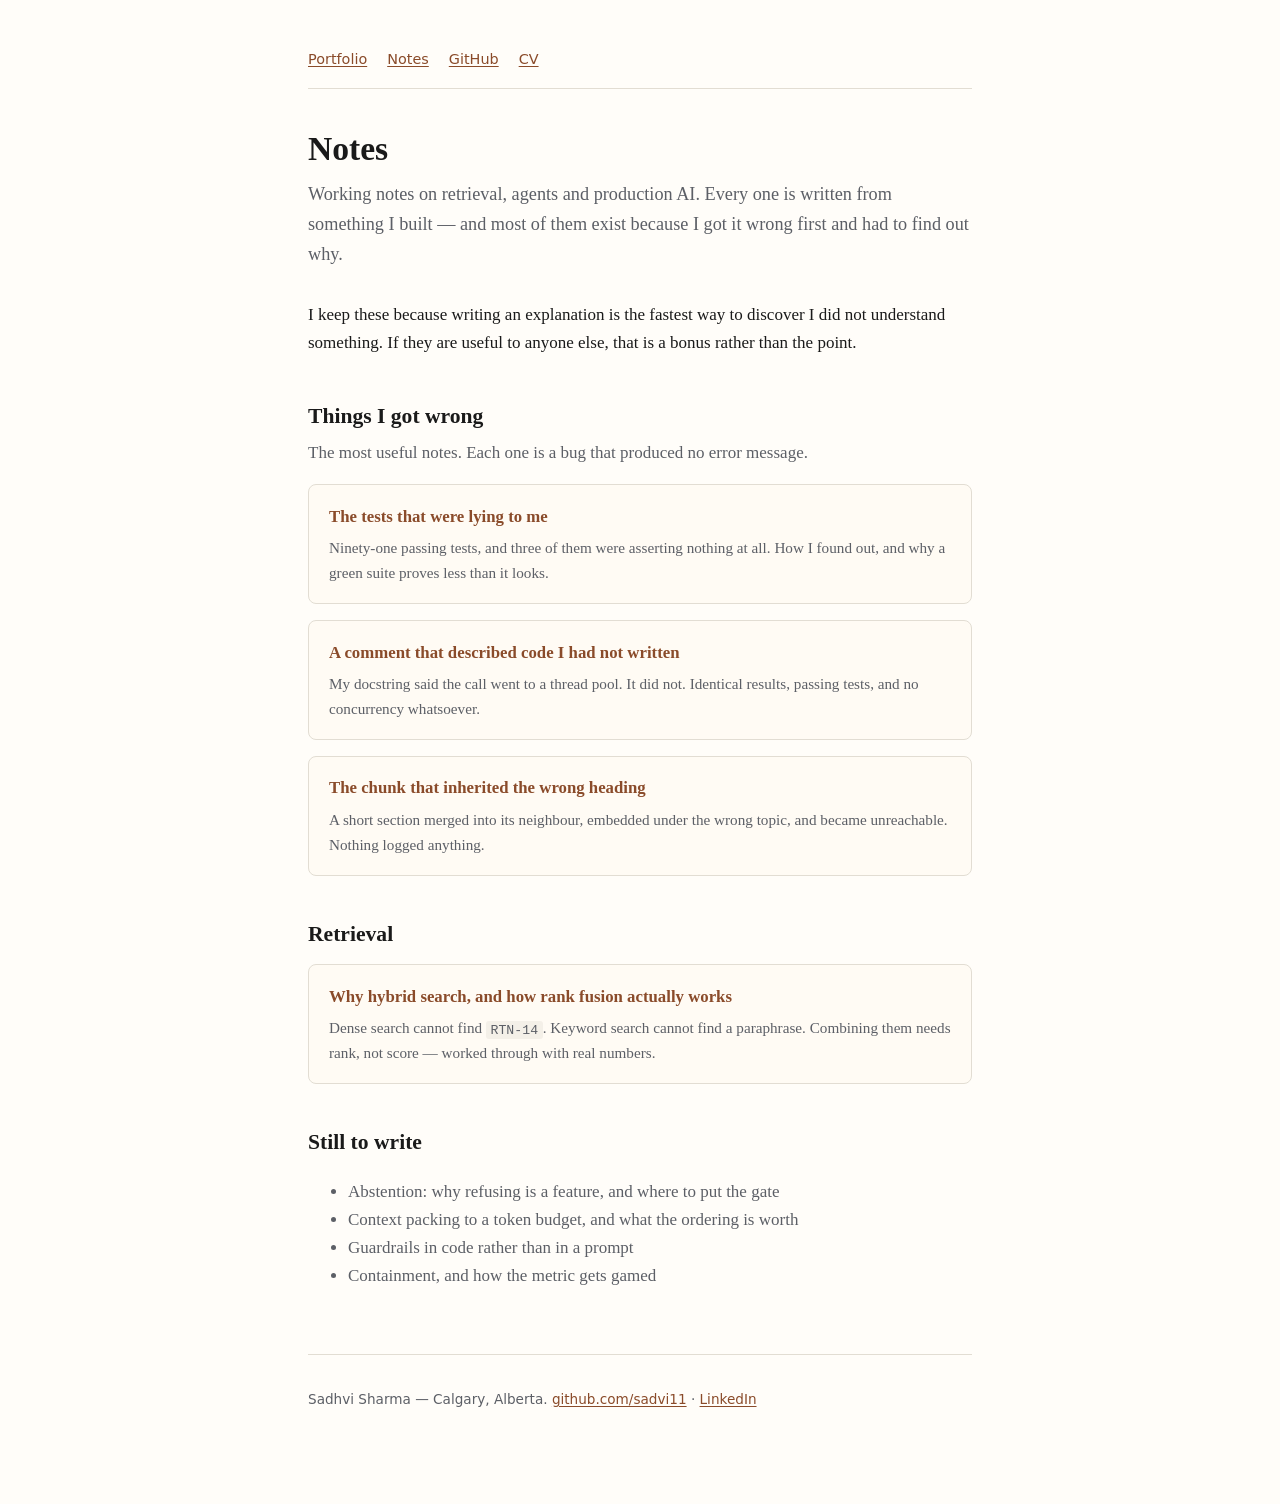
==== learn/index.html @ 9808837d "Add a notes section: four write-ups on things I got wrong Four articles under /learn/, all written f" ====
<!doctype html>
<html lang="en">
<head>
<meta charset="utf-8">
<meta name="viewport" content="width=device-width, initial-scale=1">
<title>Notes — Sadhvi Sharma</title>
<meta name="description" content="Working notes on retrieval, agents and production AI — written from things I built and things I got wrong.">
<link rel="stylesheet" href="style.css">
</head>
<body>
<div class="wrap">

  <header class="site">
    <nav>
      <a href="/">Portfolio</a>
      <a href="/learn/">Notes</a>
      <a href="https://github.com/sadvi11">GitHub</a>
      <a href="/cv.pdf">CV</a>
    </nav>
  </header>

  <h1>Notes</h1>
  <p class="lede">Working notes on retrieval, agents and production AI. Every one
  is written from something I built — and most of them exist because I got it
  wrong first and had to find out why.</p>

  <p>I keep these because writing an explanation is the fastest way to discover
  I did not understand something. If they are useful to anyone else, that is a
  bonus rather than the point.</p>

  <h2>Things I got wrong</h2>
  <p style="color:var(--muted); margin-top:-.4rem;">The most useful notes. Each
  one is a bug that produced no error message.</p>

  <a class="card" href="tests-that-were-lying.html">
    <h3>The tests that were lying to me</h3>
    <p>Ninety-one passing tests, and three of them were asserting nothing at
    all. How I found out, and why a green suite proves less than it looks.</p>
  </a>

  <a class="card" href="a-comment-that-described-code-i-had-not-written.html">
    <h3>A comment that described code I had not written</h3>
    <p>My docstring said the call went to a thread pool. It did not. Identical
    results, passing tests, and no concurrency whatsoever.</p>
  </a>

  <a class="card" href="the-chunk-that-inherited-the-wrong-heading.html">
    <h3>The chunk that inherited the wrong heading</h3>
    <p>A short section merged into its neighbour, embedded under the wrong
    topic, and became unreachable. Nothing logged anything.</p>
  </a>

  <h2>Retrieval</h2>

  <a class="card" href="why-hybrid-search.html">
    <h3>Why hybrid search, and how rank fusion actually works</h3>
    <p>Dense search cannot find <code>RTN-14</code>. Keyword search cannot find
    a paraphrase. Combining them needs rank, not score — worked through with
    real numbers.</p>
  </a>

  <h2>Still to write</h2>
  <ul style="color:var(--muted);">
    <li>Abstention: why refusing is a feature, and where to put the gate</li>
    <li>Context packing to a token budget, and what the ordering is worth</li>
    <li>Guardrails in code rather than in a prompt</li>
    <li>Containment, and how the metric gets gamed</li>
  </ul>

  <footer>
    <p>Sadhvi Sharma — Calgary, Alberta.
    <a href="https://github.com/sadvi11">github.com/sadvi11</a> ·
    <a href="https://www.linkedin.com/in/sadhvi-sharma-5789a6249">LinkedIn</a></p>
  </footer>

</div>
</body>
</html>
---- learn/style.css ----
/* Learn section — deliberately plain. Reading is the feature. */
:root {
  --bg: #fffdf9; --fg: #1a1a1a; --muted: #5c5f66; --rule: #e2ddd3;
  --accent: #8a4b2a; --code-bg: #f4f0e8; --card: #fffbf4;
}
@media (prefers-color-scheme: dark) {
  :root:not([data-theme="light"]) {
    --bg: #14151a; --fg: #e8e6e1; --muted: #9aa0a8; --rule: #2b2d34;
    --accent: #e0996a; --code-bg: #1d1f26; --card: #191b21;
  }
}
:root[data-theme="dark"] {
  --bg: #14151a; --fg: #e8e6e1; --muted: #9aa0a8; --rule: #2b2d34;
  --accent: #e0996a; --code-bg: #1d1f26; --card: #191b21;
}
* { box-sizing: border-box; }
body {
  margin: 0; background: var(--bg); color: var(--fg);
  font: 17px/1.65 Charter, "Bitstream Charter", "Iowan Old Style", Georgia, serif;
  -webkit-font-smoothing: antialiased;
}
.wrap { max-width: 44rem; margin: 0 auto; padding: 3rem 1.25rem 5rem; }
a { color: var(--accent); text-underline-offset: 2px; }
a:hover { text-decoration-thickness: 2px; }
header.site { border-bottom: 1px solid var(--rule); padding-bottom: 1rem; margin-bottom: 2.5rem; }
header.site nav { display: flex; gap: 1.25rem; font-size: .9rem; font-family: system-ui, sans-serif; }
h1 { font-size: 2.1rem; line-height: 1.2; text-wrap: balance; margin: 0 0 .6rem; }
h2 { font-size: 1.35rem; margin: 2.6rem 0 .7rem; text-wrap: balance; }
h3 { font-size: 1.08rem; margin: 1.8rem 0 .5rem; }
.lede { font-size: 1.14rem; color: var(--muted); margin: 0 0 2rem; }
.meta { font-family: system-ui, sans-serif; font-size: .82rem; color: var(--muted); margin: 0 0 2rem; }
code { background: var(--code-bg); padding: .12em .35em; border-radius: 3px;
       font: .87em/1.5 ui-monospace, SFMono-Regular, Menlo, monospace; }
pre { background: var(--code-bg); padding: 1rem 1.1rem; border-radius: 6px;
      overflow-x: auto; border: 1px solid var(--rule); }
pre code { background: none; padding: 0; font-size: .84rem; }
blockquote { margin: 1.5rem 0; padding: .2rem 0 .2rem 1.2rem;
             border-left: 3px solid var(--accent); color: var(--muted); font-style: italic; }
table { border-collapse: collapse; width: 100%; margin: 1.5rem 0; font-size: .94rem;
        font-family: system-ui, sans-serif; display: block; overflow-x: auto; }
th, td { text-align: left; padding: .55rem .7rem; border-bottom: 1px solid var(--rule); }
th { font-weight: 600; }
img { max-width: 100%; height: auto; border-radius: 6px; border: 1px solid var(--rule); }
.card { display: block; border: 1px solid var(--rule); background: var(--card);
        border-radius: 8px; padding: 1.1rem 1.25rem; margin: 0 0 1rem;
        text-decoration: none; color: inherit; }
.card:hover { border-color: var(--accent); }
.card h3 { margin: 0 0 .3rem; font-size: 1.05rem; color: var(--accent); }
.card p { margin: 0; color: var(--muted); font-size: .95rem; }
.tag { display: inline-block; font-family: system-ui, sans-serif; font-size: .72rem;
       text-transform: uppercase; letter-spacing: .06em; color: var(--muted);
       border: 1px solid var(--rule); border-radius: 99px; padding: .1rem .55rem;
       margin: 0 0 .8rem; }
footer { border-top: 1px solid var(--rule); margin-top: 4rem; padding-top: 1.2rem;
         font-family: system-ui, sans-serif; font-size: .85rem; color: var(--muted); }
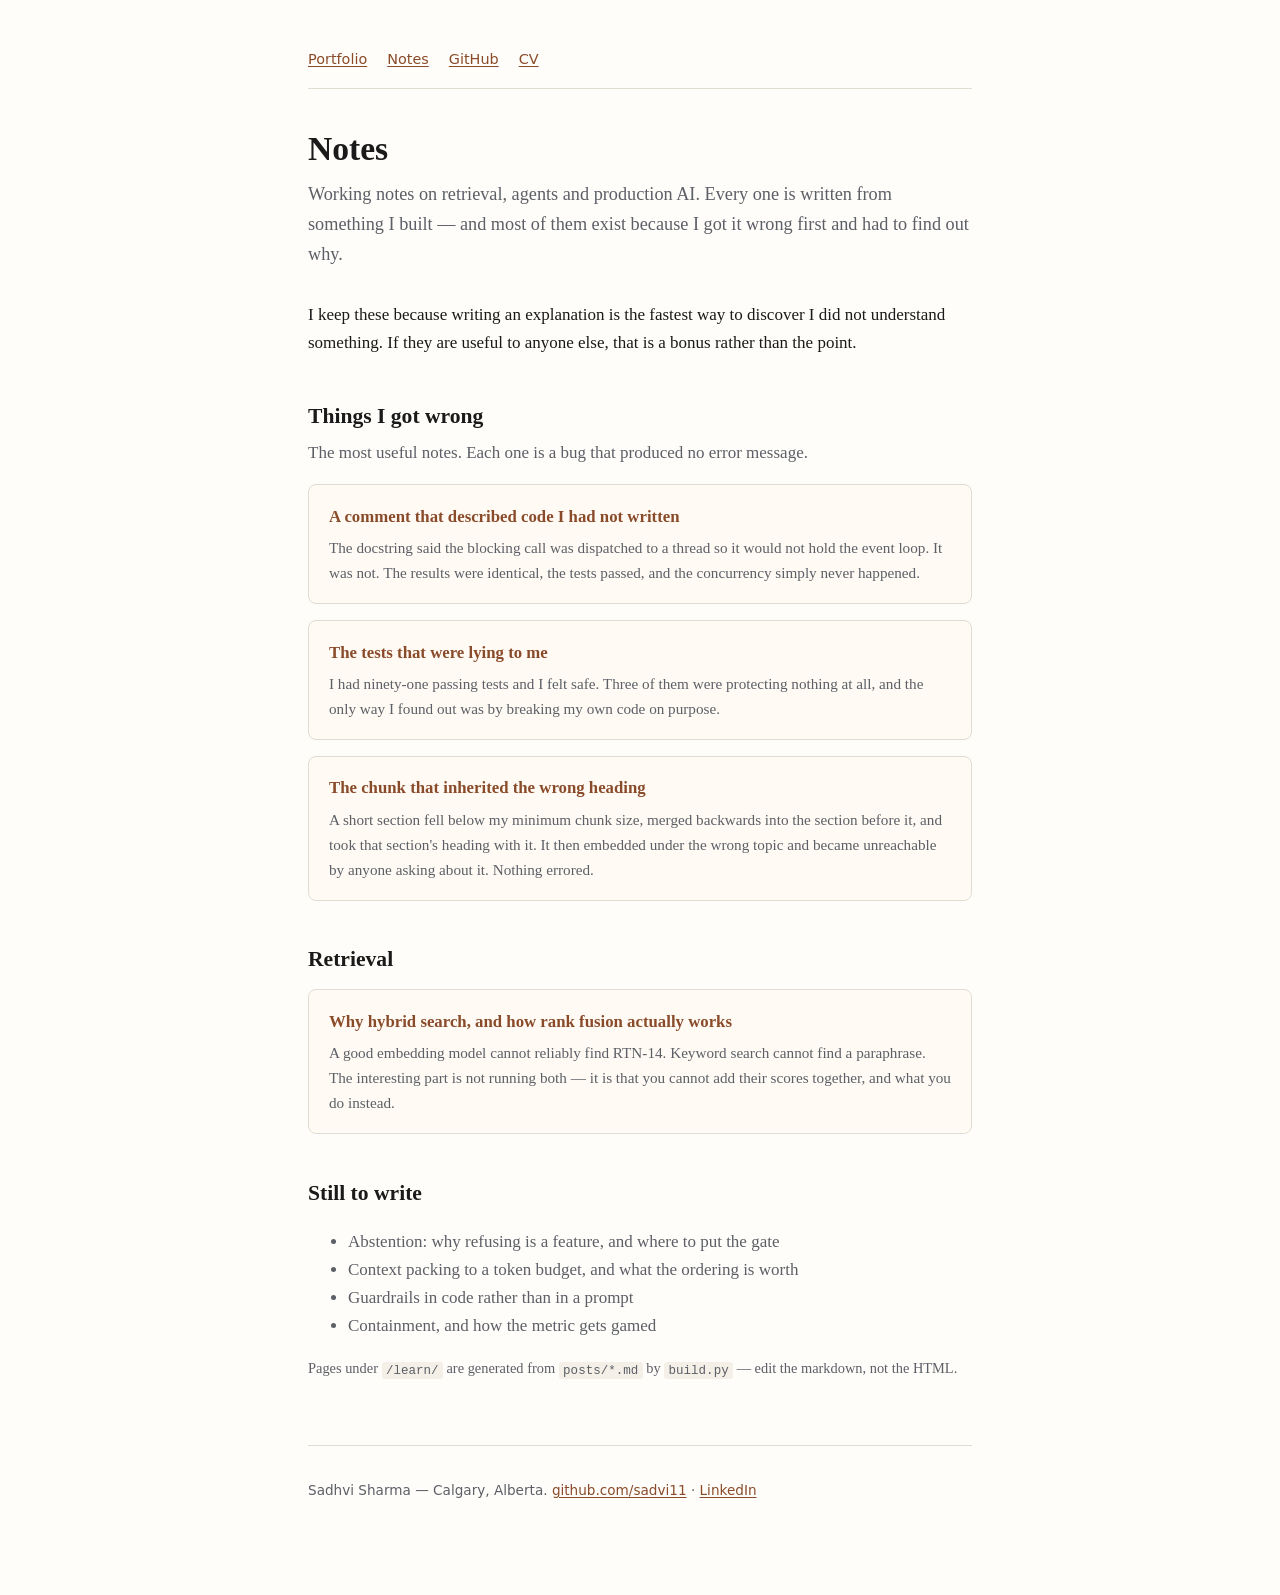
==== commit 146a16f6: "Generate the notes section from markdown instead of hand-written HTML Four articles converted to pos" ====
--- a/learn/index.html
+++ b/learn/index.html
@@ -28,36 +28,31 @@
   I did not understand something. If they are useful to anyone else, that is a
   bonus rather than the point.</p>
 
+  <!-- POSTS -->
   <h2>Things I got wrong</h2>
-  <p style="color:var(--muted); margin-top:-.4rem;">The most useful notes. Each
-  one is a bug that produced no error message.</p>
+  <p style="color:var(--muted); margin-top:-.4rem;">The most useful notes. Each one is a bug that produced no error message.</p>
+
+  <a class="card" href="a-comment-that-described-code-i-had-not-written.html">
+    <h3>A comment that described code I had not written</h3>
+    <p>The docstring said the blocking call was dispatched to a thread so it would not hold the event loop. It was not. The results were identical, the tests passed, and the concurrency simply never happened.</p>
+  </a>
 
   <a class="card" href="tests-that-were-lying.html">
     <h3>The tests that were lying to me</h3>
-    <p>Ninety-one passing tests, and three of them were asserting nothing at
-    all. How I found out, and why a green suite proves less than it looks.</p>
-  </a>
-
-  <a class="card" href="a-comment-that-described-code-i-had-not-written.html">
-    <h3>A comment that described code I had not written</h3>
-    <p>My docstring said the call went to a thread pool. It did not. Identical
-    results, passing tests, and no concurrency whatsoever.</p>
+    <p>I had ninety-one passing tests and I felt safe. Three of them were protecting nothing at all, and the only way I found out was by breaking my own code on purpose.</p>
   </a>
 
   <a class="card" href="the-chunk-that-inherited-the-wrong-heading.html">
     <h3>The chunk that inherited the wrong heading</h3>
-    <p>A short section merged into its neighbour, embedded under the wrong
-    topic, and became unreachable. Nothing logged anything.</p>
+    <p>A short section fell below my minimum chunk size, merged backwards into the section before it, and took that section's heading with it. It then embedded under the wrong topic and became unreachable by anyone asking about it. Nothing errored.</p>
   </a>
-
   <h2>Retrieval</h2>
 
   <a class="card" href="why-hybrid-search.html">
     <h3>Why hybrid search, and how rank fusion actually works</h3>
-    <p>Dense search cannot find <code>RTN-14</code>. Keyword search cannot find
-    a paraphrase. Combining them needs rank, not score — worked through with
-    real numbers.</p>
+    <p>A good embedding model cannot reliably find RTN-14. Keyword search cannot find a paraphrase. The interesting part is not running both — it is that you cannot add their scores together, and what you do instead.</p>
   </a>
+  <!-- /POSTS -->
 
   <h2>Still to write</h2>
   <ul style="color:var(--muted);">
@@ -66,6 +61,9 @@
     <li>Guardrails in code rather than in a prompt</li>
     <li>Containment, and how the metric gets gamed</li>
   </ul>
+  <p style="color:var(--muted); font-size:.9rem;">Pages under
+  <code>/learn/</code> are generated from <code>posts/*.md</code> by
+  <code>build.py</code> — edit the markdown, not the HTML.</p>
 
   <footer>
     <p>Sadhvi Sharma — Calgary, Alberta.
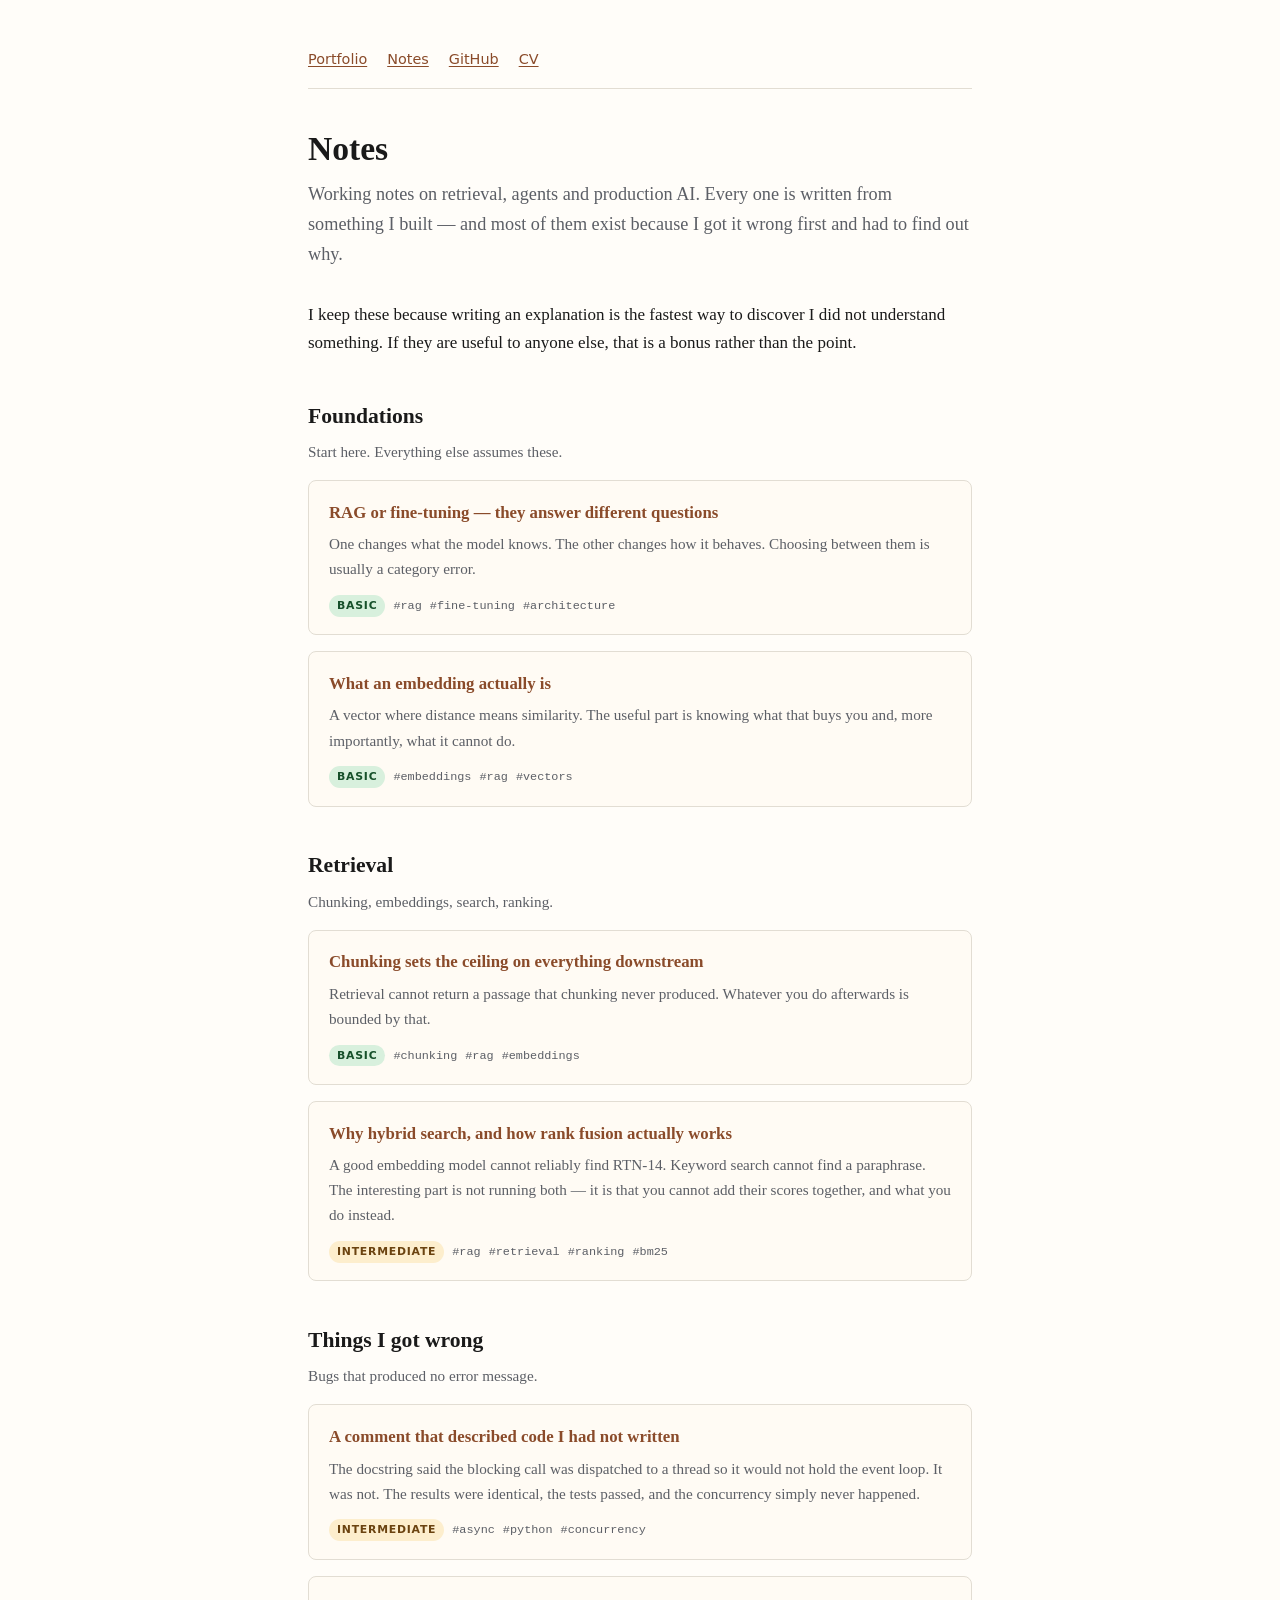
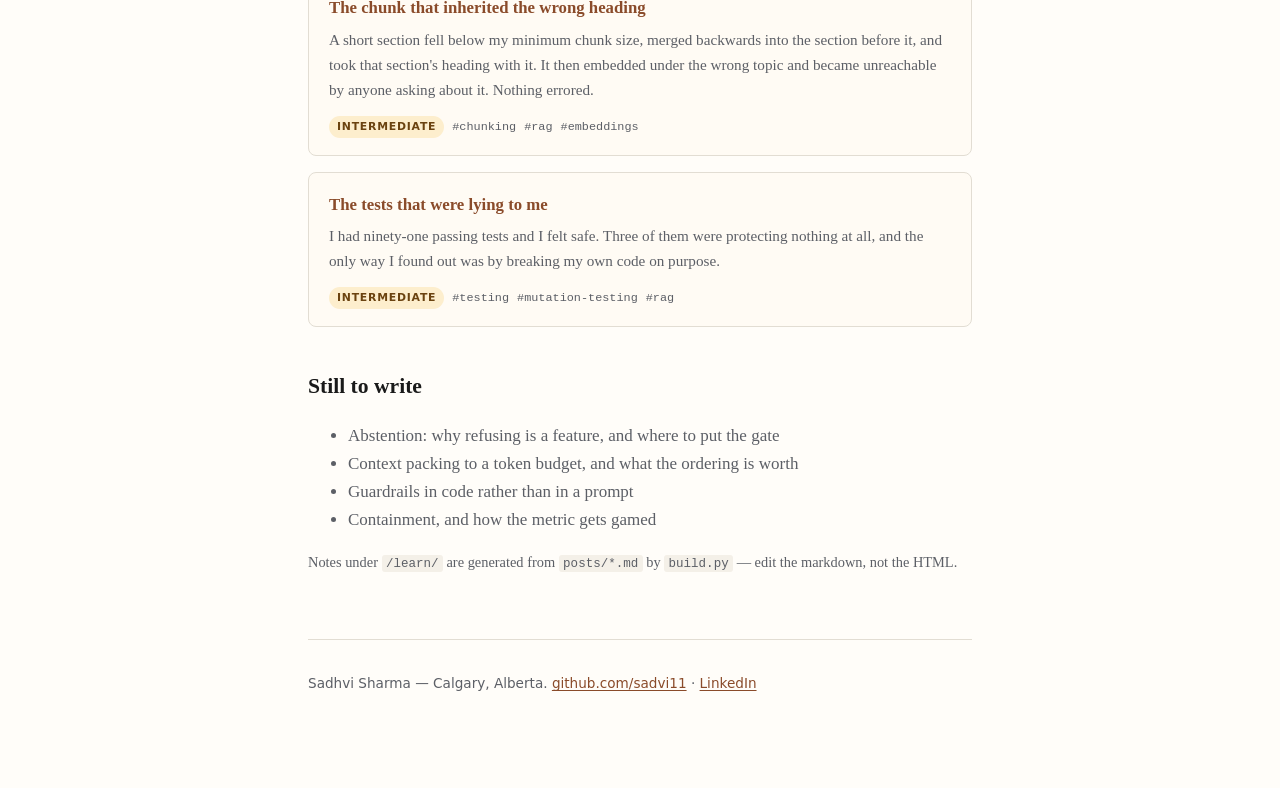
==== commit 1fdaa8cf: "Turn the notes into a reference: topics, levels, prerequisites, contents Rebuilt around re-reading r" ====
--- a/learn/index.html
+++ b/learn/index.html
@@ -29,28 +29,53 @@
   bonus rather than the point.</p>
 
   <!-- POSTS -->
+  <h2>Foundations</h2>
+  <p class="topic-blurb">Start here. Everything else assumes these.</p>
+
+  <a class="card" href="rag-versus-fine-tuning.html">
+    <h3>RAG or fine-tuning — they answer different questions</h3>
+    <p>One changes what the model knows. The other changes how it behaves. Choosing between them is usually a category error.</p>
+    <p class="cardmeta"><span class="lvl lvl-basic">basic</span><span class="tg">#rag</span><span class="tg">#fine-tuning</span><span class="tg">#architecture</span></p>
+  </a>
+
+  <a class="card" href="what-is-an-embedding.html">
+    <h3>What an embedding actually is</h3>
+    <p>A vector where distance means similarity. The useful part is knowing what that buys you and, more importantly, what it cannot do.</p>
+    <p class="cardmeta"><span class="lvl lvl-basic">basic</span><span class="tg">#embeddings</span><span class="tg">#rag</span><span class="tg">#vectors</span></p>
+  </a>
+  <h2>Retrieval</h2>
+  <p class="topic-blurb">Chunking, embeddings, search, ranking.</p>
+
+  <a class="card" href="chunking-sets-the-ceiling.html">
+    <h3>Chunking sets the ceiling on everything downstream</h3>
+    <p>Retrieval cannot return a passage that chunking never produced. Whatever you do afterwards is bounded by that.</p>
+    <p class="cardmeta"><span class="lvl lvl-basic">basic</span><span class="tg">#chunking</span><span class="tg">#rag</span><span class="tg">#embeddings</span></p>
+  </a>
+
+  <a class="card" href="why-hybrid-search.html">
+    <h3>Why hybrid search, and how rank fusion actually works</h3>
+    <p>A good embedding model cannot reliably find RTN-14. Keyword search cannot find a paraphrase. The interesting part is not running both — it is that you cannot add their scores together, and what you do instead.</p>
+    <p class="cardmeta"><span class="lvl lvl-intermediate">intermediate</span><span class="tg">#rag</span><span class="tg">#retrieval</span><span class="tg">#ranking</span><span class="tg">#bm25</span></p>
+  </a>
   <h2>Things I got wrong</h2>
-  <p style="color:var(--muted); margin-top:-.4rem;">The most useful notes. Each one is a bug that produced no error message.</p>
+  <p class="topic-blurb">Bugs that produced no error message.</p>
 
   <a class="card" href="a-comment-that-described-code-i-had-not-written.html">
     <h3>A comment that described code I had not written</h3>
     <p>The docstring said the blocking call was dispatched to a thread so it would not hold the event loop. It was not. The results were identical, the tests passed, and the concurrency simply never happened.</p>
+    <p class="cardmeta"><span class="lvl lvl-intermediate">intermediate</span><span class="tg">#async</span><span class="tg">#python</span><span class="tg">#concurrency</span></p>
+  </a>
+
+  <a class="card" href="the-chunk-that-inherited-the-wrong-heading.html">
+    <h3>The chunk that inherited the wrong heading</h3>
+    <p>A short section fell below my minimum chunk size, merged backwards into the section before it, and took that section's heading with it. It then embedded under the wrong topic and became unreachable by anyone asking about it. Nothing errored.</p>
+    <p class="cardmeta"><span class="lvl lvl-intermediate">intermediate</span><span class="tg">#chunking</span><span class="tg">#rag</span><span class="tg">#embeddings</span></p>
   </a>
 
   <a class="card" href="tests-that-were-lying.html">
     <h3>The tests that were lying to me</h3>
     <p>I had ninety-one passing tests and I felt safe. Three of them were protecting nothing at all, and the only way I found out was by breaking my own code on purpose.</p>
-  </a>
-
-  <a class="card" href="the-chunk-that-inherited-the-wrong-heading.html">
-    <h3>The chunk that inherited the wrong heading</h3>
-    <p>A short section fell below my minimum chunk size, merged backwards into the section before it, and took that section's heading with it. It then embedded under the wrong topic and became unreachable by anyone asking about it. Nothing errored.</p>
-  </a>
-  <h2>Retrieval</h2>
-
-  <a class="card" href="why-hybrid-search.html">
-    <h3>Why hybrid search, and how rank fusion actually works</h3>
-    <p>A good embedding model cannot reliably find RTN-14. Keyword search cannot find a paraphrase. The interesting part is not running both — it is that you cannot add their scores together, and what you do instead.</p>
+    <p class="cardmeta"><span class="lvl lvl-intermediate">intermediate</span><span class="tg">#testing</span><span class="tg">#mutation-testing</span><span class="tg">#rag</span></p>
   </a>
   <!-- /POSTS -->
 
@@ -61,7 +86,7 @@
     <li>Guardrails in code rather than in a prompt</li>
     <li>Containment, and how the metric gets gamed</li>
   </ul>
-  <p style="color:var(--muted); font-size:.9rem;">Pages under
+  <p style="color:var(--muted); font-size:.9rem;">Notes under
   <code>/learn/</code> are generated from <code>posts/*.md</code> by
   <code>build.py</code> — edit the markdown, not the HTML.</p>
 
--- a/learn/style.css
+++ b/learn/style.css
@@ -53,3 +53,34 @@
        margin: 0 0 .8rem; }
 footer { border-top: 1px solid var(--rule); margin-top: 4rem; padding-top: 1.2rem;
          font-family: system-ui, sans-serif; font-size: .85rem; color: var(--muted); }
+
+/* --- reference additions --- */
+.crumb { font-family: system-ui, sans-serif; font-size: .82rem; color: var(--muted); margin: 0 0 .6rem; }
+.crumb a { color: var(--muted); }
+.lvl { display: inline-block; font-family: system-ui, sans-serif; font-size: .68rem;
+       text-transform: uppercase; letter-spacing: .07em; padding: .12rem .5rem;
+       border-radius: 99px; margin-right: .5rem; font-weight: 600; }
+.lvl-basic        { background: #d8f0dd; color: #16502a; }
+.lvl-intermediate { background: #fdeecd; color: #6b4310; }
+.lvl-advanced     { background: #f6dcd8; color: #6d2018; }
+@media (prefers-color-scheme: dark) {
+  :root:not([data-theme="light"]) .lvl-basic        { background: #1c3a26; color: #a8e0ba; }
+  :root:not([data-theme="light"]) .lvl-intermediate { background: #3d2f14; color: #f0cf94; }
+  :root:not([data-theme="light"]) .lvl-advanced     { background: #3d1f1c; color: #f0b4ab; }
+}
+.tg { font-family: ui-monospace, Menlo, monospace; font-size: .74rem;
+      color: var(--muted); margin-right: .5rem; }
+.toc { border: 1px solid var(--rule); background: var(--card); border-radius: 8px;
+       padding: 1rem 1.2rem .9rem; margin: 0 0 2.2rem; }
+.toc p { font-family: system-ui, sans-serif; font-size: .74rem; text-transform: uppercase;
+         letter-spacing: .07em; color: var(--muted); margin: 0 0 .5rem; }
+.toc ol { margin: 0; padding-left: 1.1rem; font-family: system-ui, sans-serif; font-size: .93rem; }
+.toc li { margin-bottom: .25rem; }
+.prereq { font-family: system-ui, sans-serif; font-size: .92rem; background: var(--card);
+          border-left: 3px solid var(--accent); padding: .7rem .9rem; border-radius: 0 6px 6px 0;
+          margin: 0 0 1.6rem; }
+.anchor { opacity: 0; margin-left: .4rem; text-decoration: none; color: var(--muted);
+          font-weight: 400; }
+h2:hover .anchor { opacity: 1; }
+.cardmeta { margin: .6rem 0 0 !important; }
+.topic-blurb { color: var(--muted); font-size: .95rem; margin: -.4rem 0 1rem; }
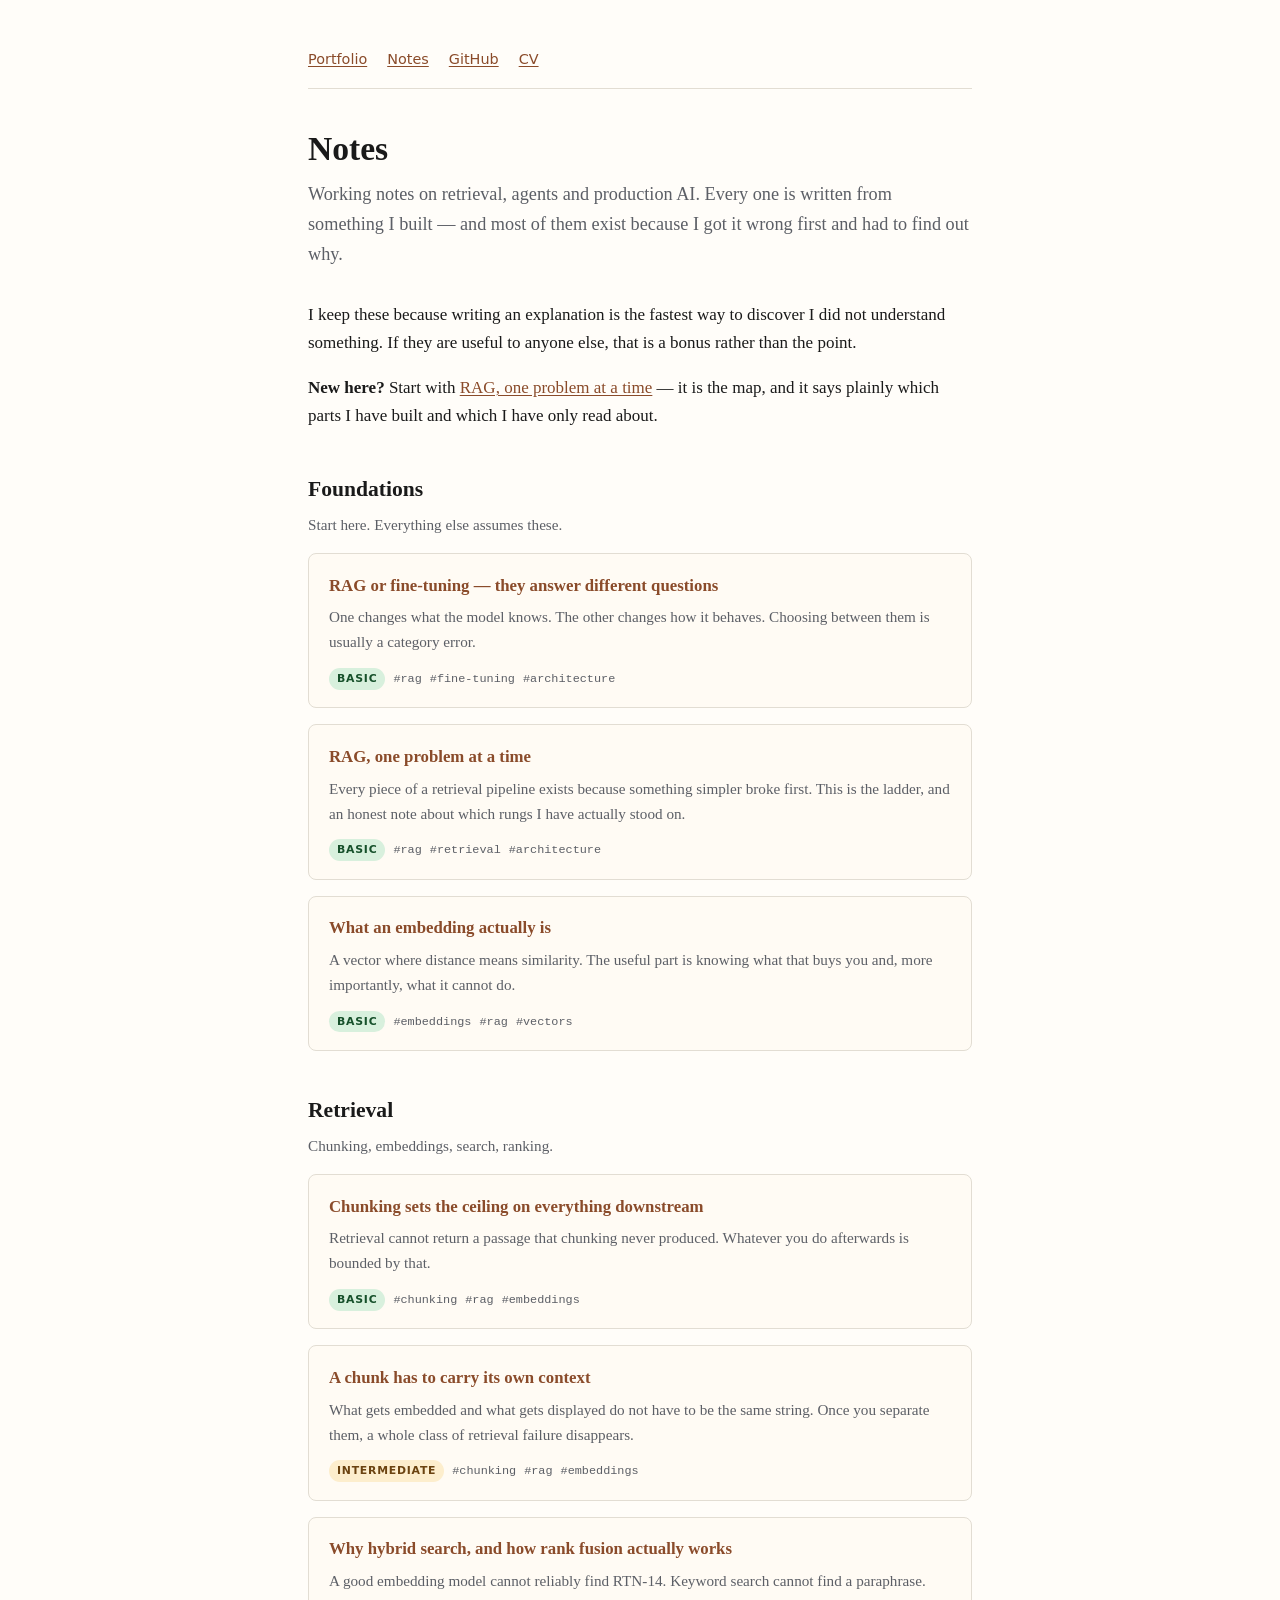
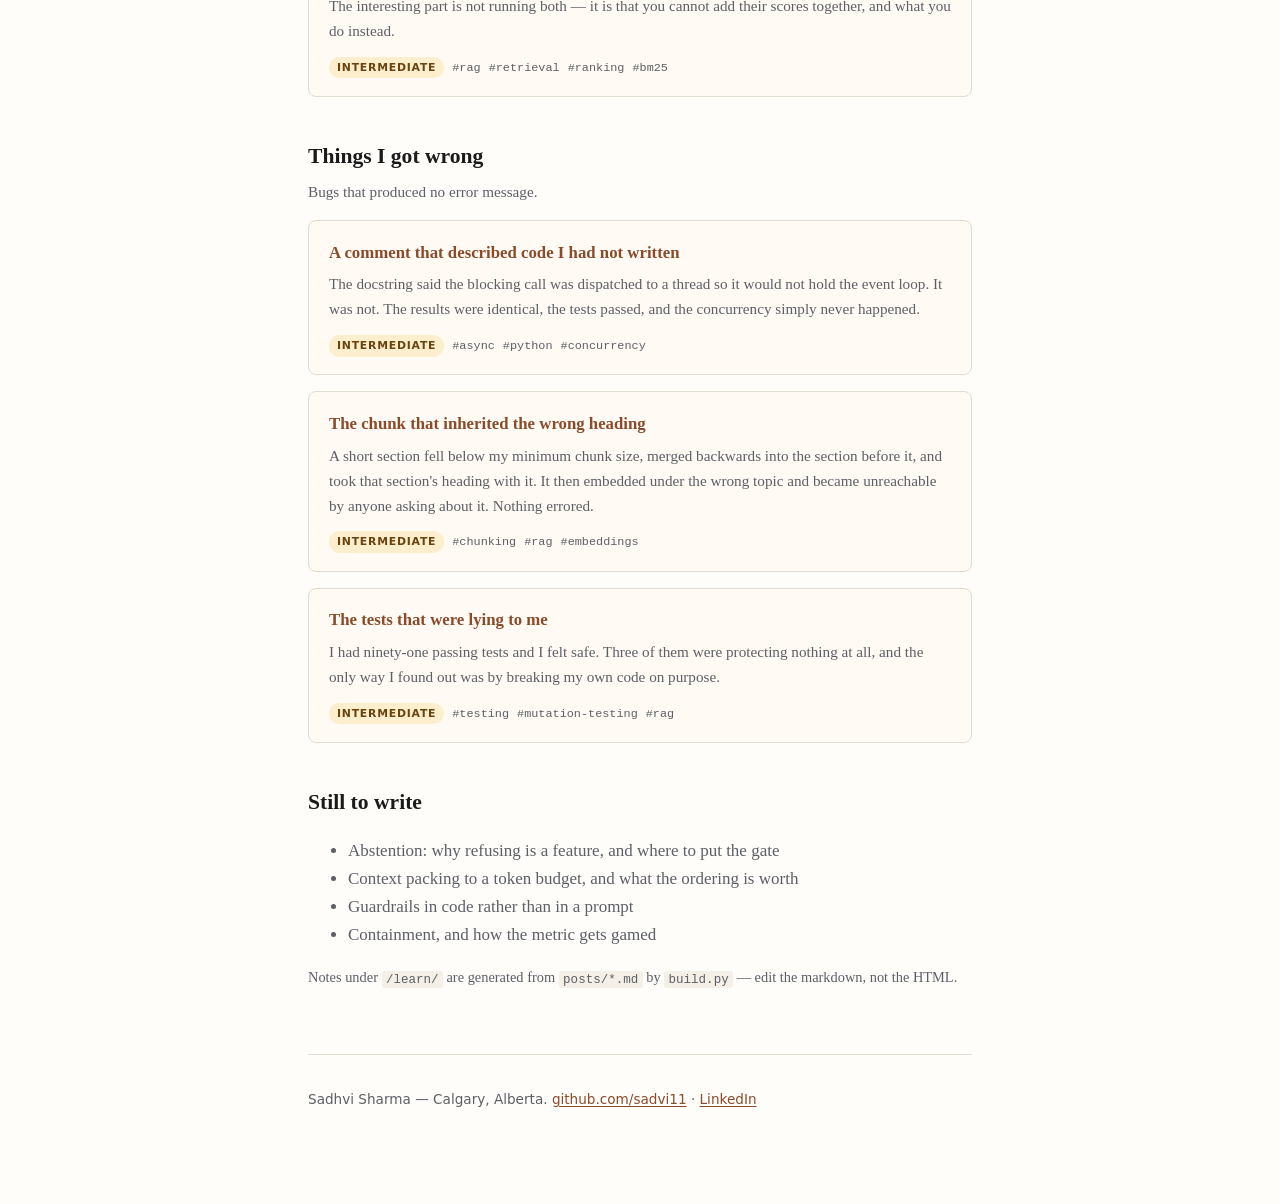
==== commit f81e38ca: "Add the RAG ladder as the entry point, and a note on contextual chunking Every piece of a retrieval " ====
--- a/learn/index.html
+++ b/learn/index.html
@@ -28,6 +28,11 @@
   I did not understand something. If they are useful to anyone else, that is a
   bonus rather than the point.</p>
 
+  <p><b>New here?</b> Start with
+  <a href="rag-one-problem-at-a-time.html">RAG, one problem at a time</a> —
+  it is the map, and it says plainly which parts I have built and which I have
+  only read about.</p>
+
   <!-- POSTS -->
   <h2>Foundations</h2>
   <p class="topic-blurb">Start here. Everything else assumes these.</p>
@@ -36,6 +41,12 @@
     <h3>RAG or fine-tuning — they answer different questions</h3>
     <p>One changes what the model knows. The other changes how it behaves. Choosing between them is usually a category error.</p>
     <p class="cardmeta"><span class="lvl lvl-basic">basic</span><span class="tg">#rag</span><span class="tg">#fine-tuning</span><span class="tg">#architecture</span></p>
+  </a>
+
+  <a class="card" href="rag-one-problem-at-a-time.html">
+    <h3>RAG, one problem at a time</h3>
+    <p>Every piece of a retrieval pipeline exists because something simpler broke first. This is the ladder, and an honest note about which rungs I have actually stood on.</p>
+    <p class="cardmeta"><span class="lvl lvl-basic">basic</span><span class="tg">#rag</span><span class="tg">#retrieval</span><span class="tg">#architecture</span></p>
   </a>
 
   <a class="card" href="what-is-an-embedding.html">
@@ -50,6 +61,12 @@
     <h3>Chunking sets the ceiling on everything downstream</h3>
     <p>Retrieval cannot return a passage that chunking never produced. Whatever you do afterwards is bounded by that.</p>
     <p class="cardmeta"><span class="lvl lvl-basic">basic</span><span class="tg">#chunking</span><span class="tg">#rag</span><span class="tg">#embeddings</span></p>
+  </a>
+
+  <a class="card" href="contextual-chunking.html">
+    <h3>A chunk has to carry its own context</h3>
+    <p>What gets embedded and what gets displayed do not have to be the same string. Once you separate them, a whole class of retrieval failure disappears.</p>
+    <p class="cardmeta"><span class="lvl lvl-intermediate">intermediate</span><span class="tg">#chunking</span><span class="tg">#rag</span><span class="tg">#embeddings</span></p>
   </a>
 
   <a class="card" href="why-hybrid-search.html">
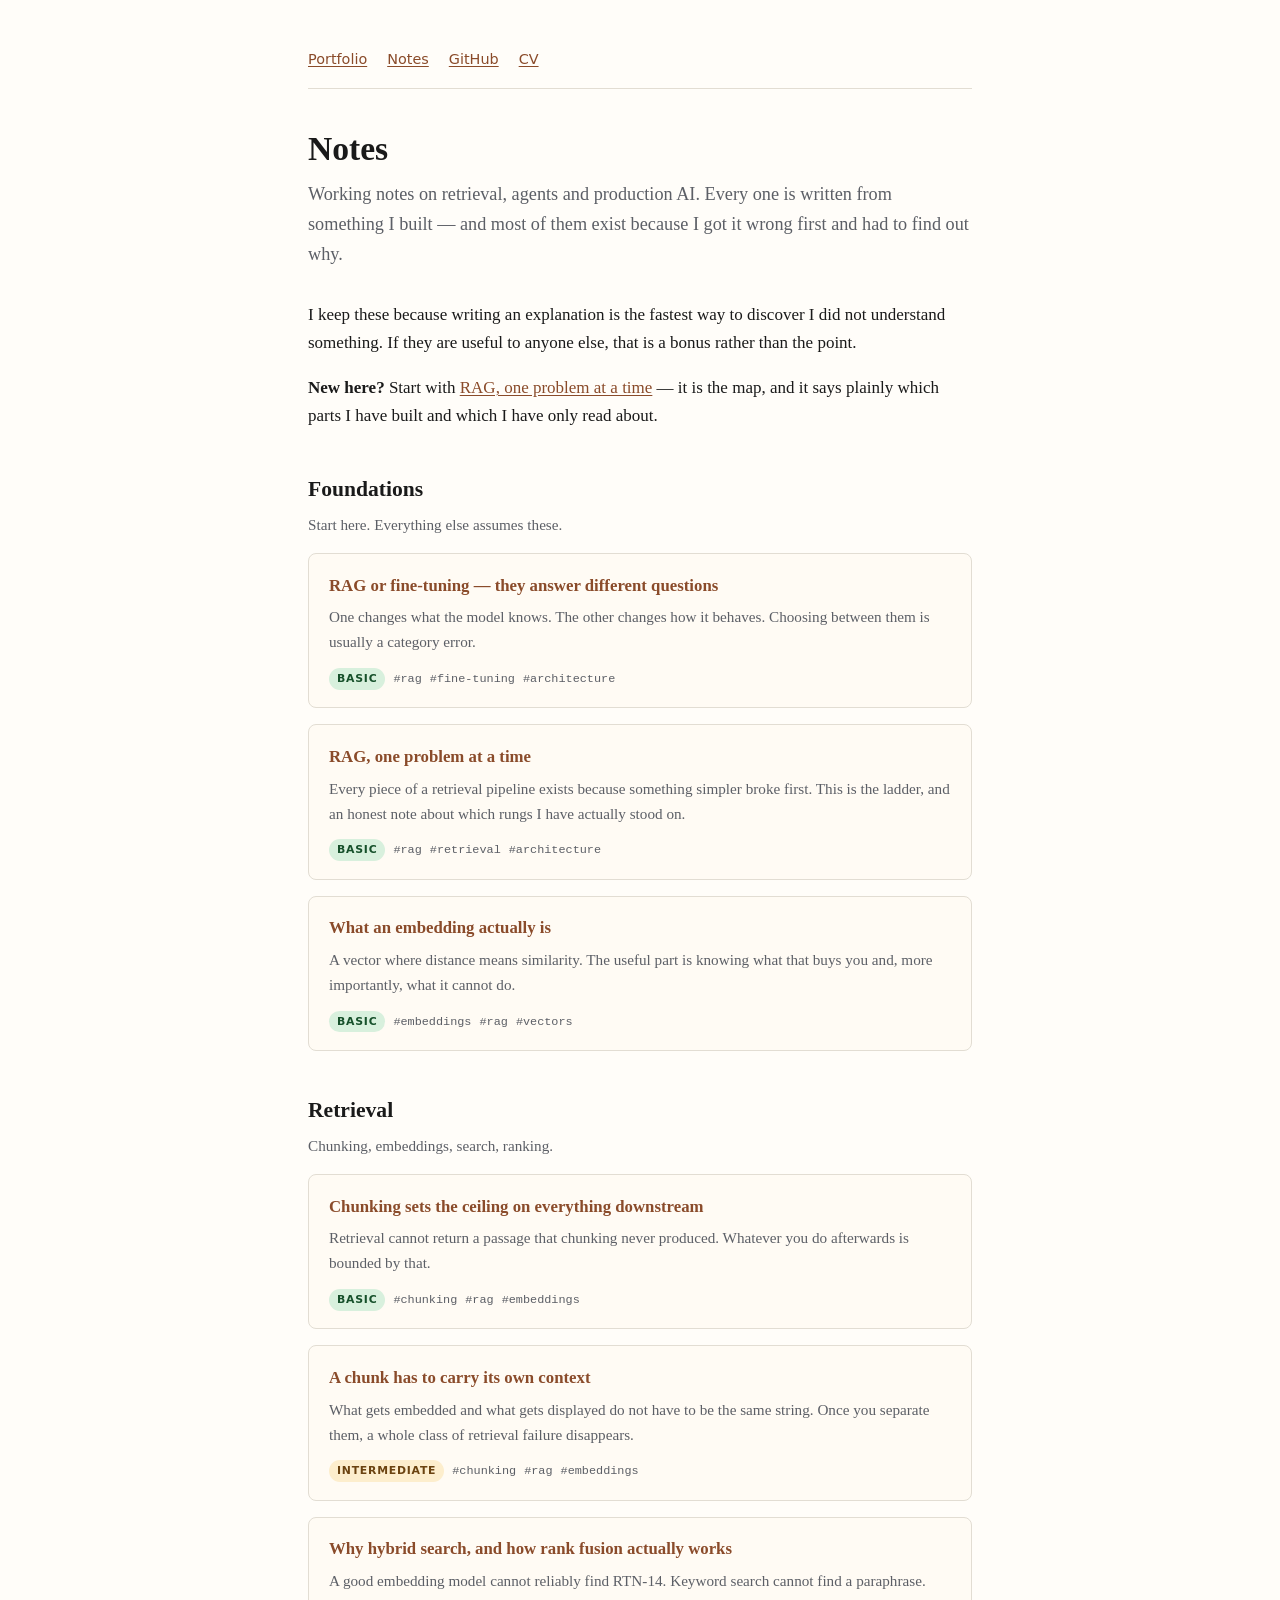
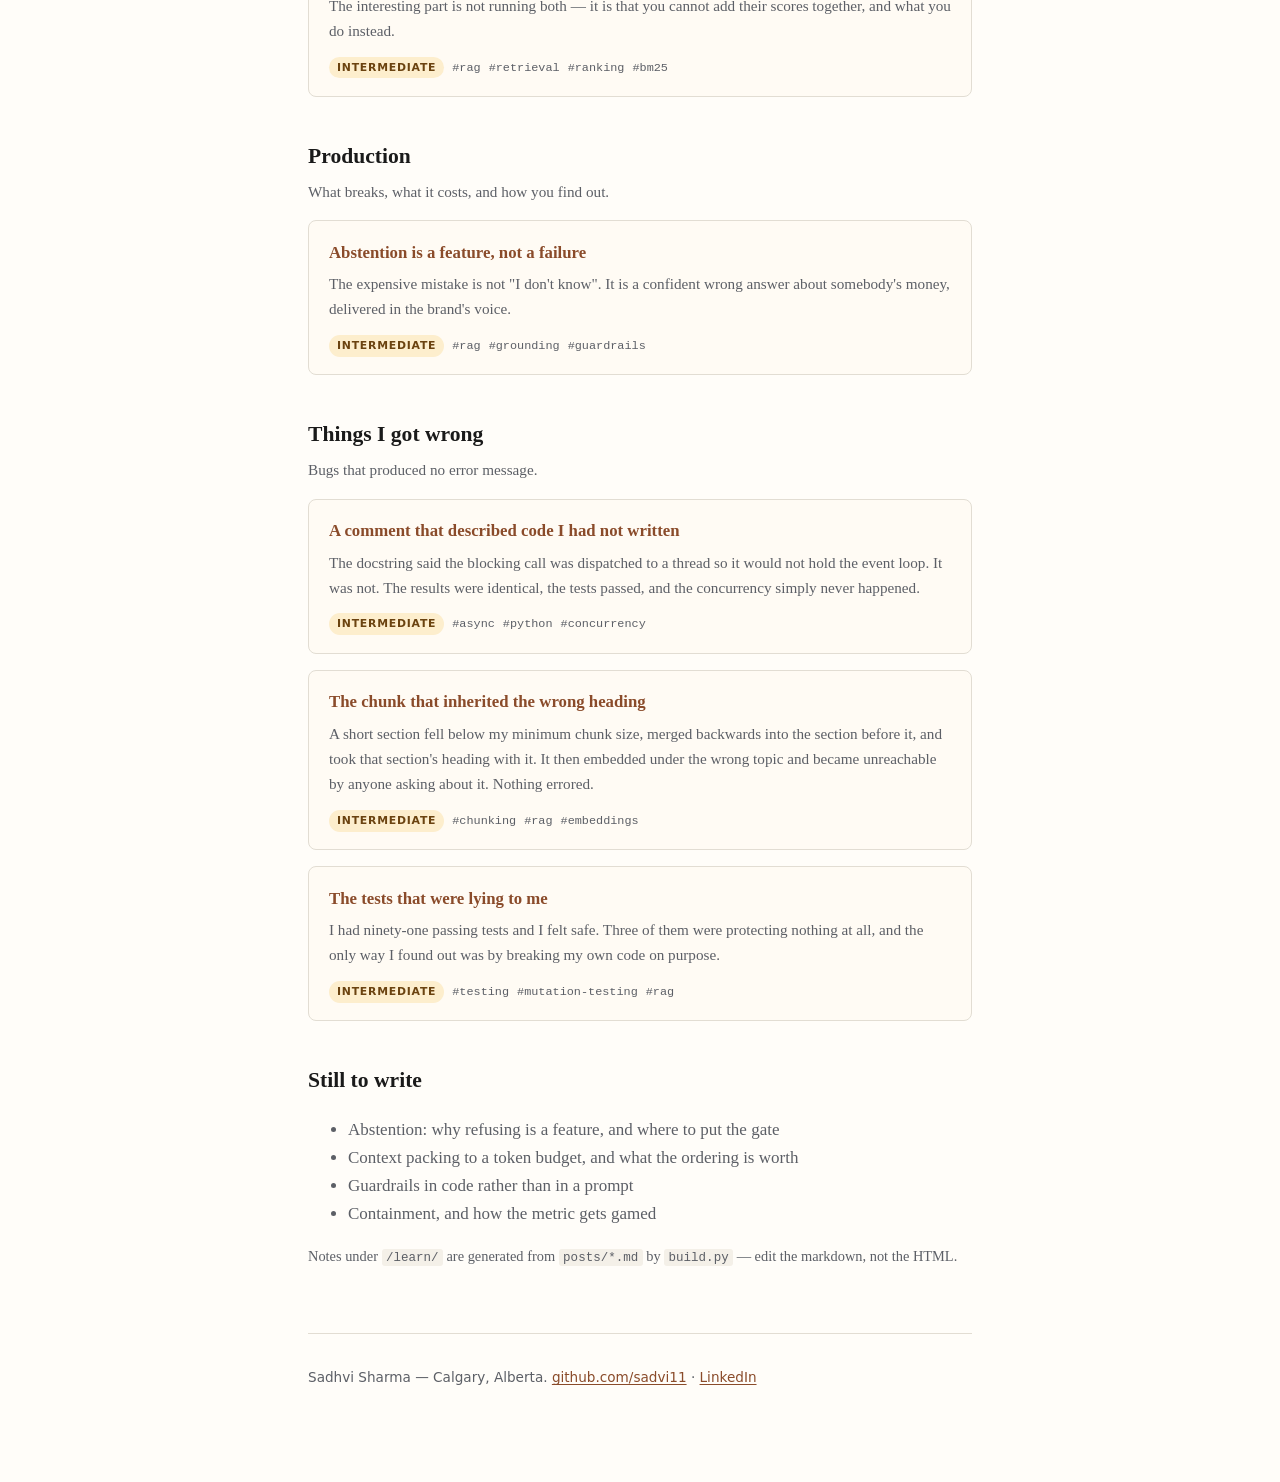
==== commit 2aa7b2f5: "notes: rebuild pages" ====
--- a/learn/index.html
+++ b/learn/index.html
@@ -74,6 +74,14 @@
     <p>A good embedding model cannot reliably find RTN-14. Keyword search cannot find a paraphrase. The interesting part is not running both — it is that you cannot add their scores together, and what you do instead.</p>
     <p class="cardmeta"><span class="lvl lvl-intermediate">intermediate</span><span class="tg">#rag</span><span class="tg">#retrieval</span><span class="tg">#ranking</span><span class="tg">#bm25</span></p>
   </a>
+  <h2>Production</h2>
+  <p class="topic-blurb">What breaks, what it costs, and how you find out.</p>
+
+  <a class="card" href="abstention-is-a-feature.html">
+    <h3>Abstention is a feature, not a failure</h3>
+    <p>The expensive mistake is not "I don't know". It is a confident wrong answer about somebody's money, delivered in the brand's voice.</p>
+    <p class="cardmeta"><span class="lvl lvl-intermediate">intermediate</span><span class="tg">#rag</span><span class="tg">#grounding</span><span class="tg">#guardrails</span></p>
+  </a>
   <h2>Things I got wrong</h2>
   <p class="topic-blurb">Bugs that produced no error message.</p>
 
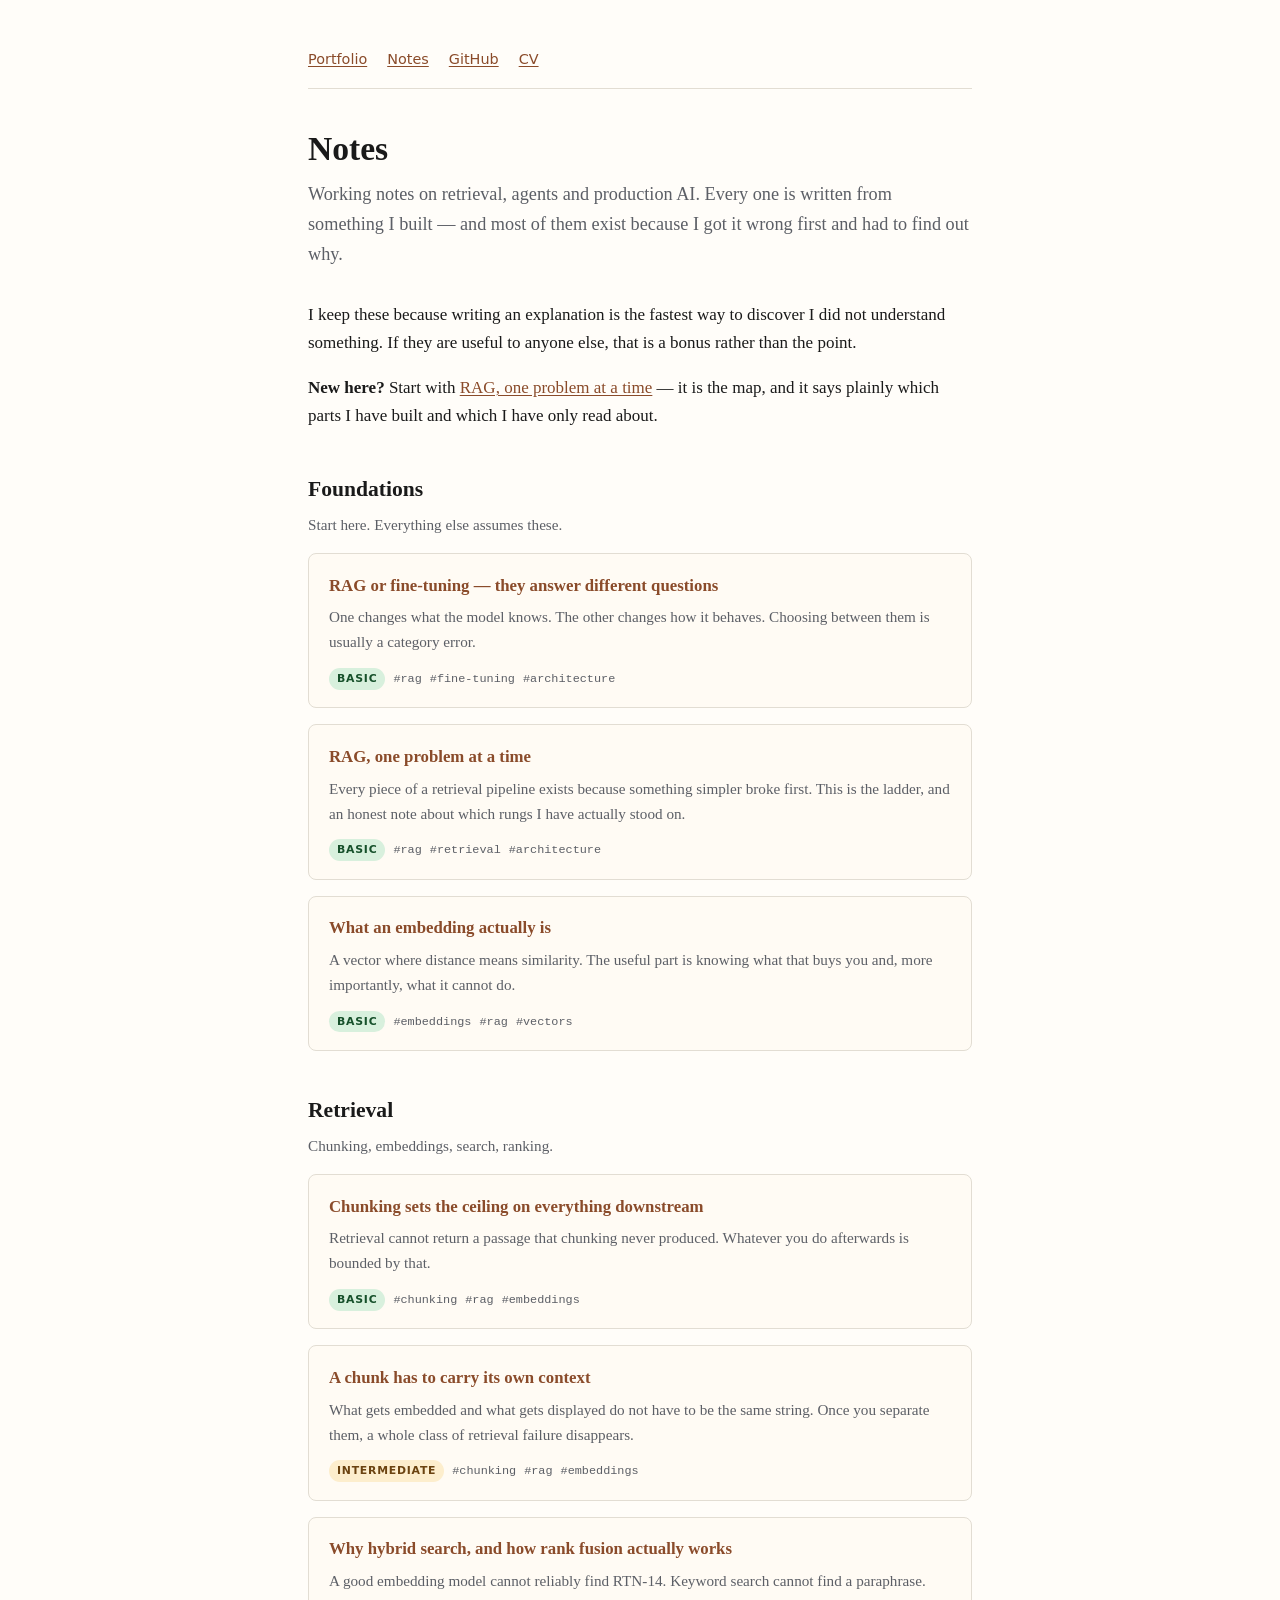
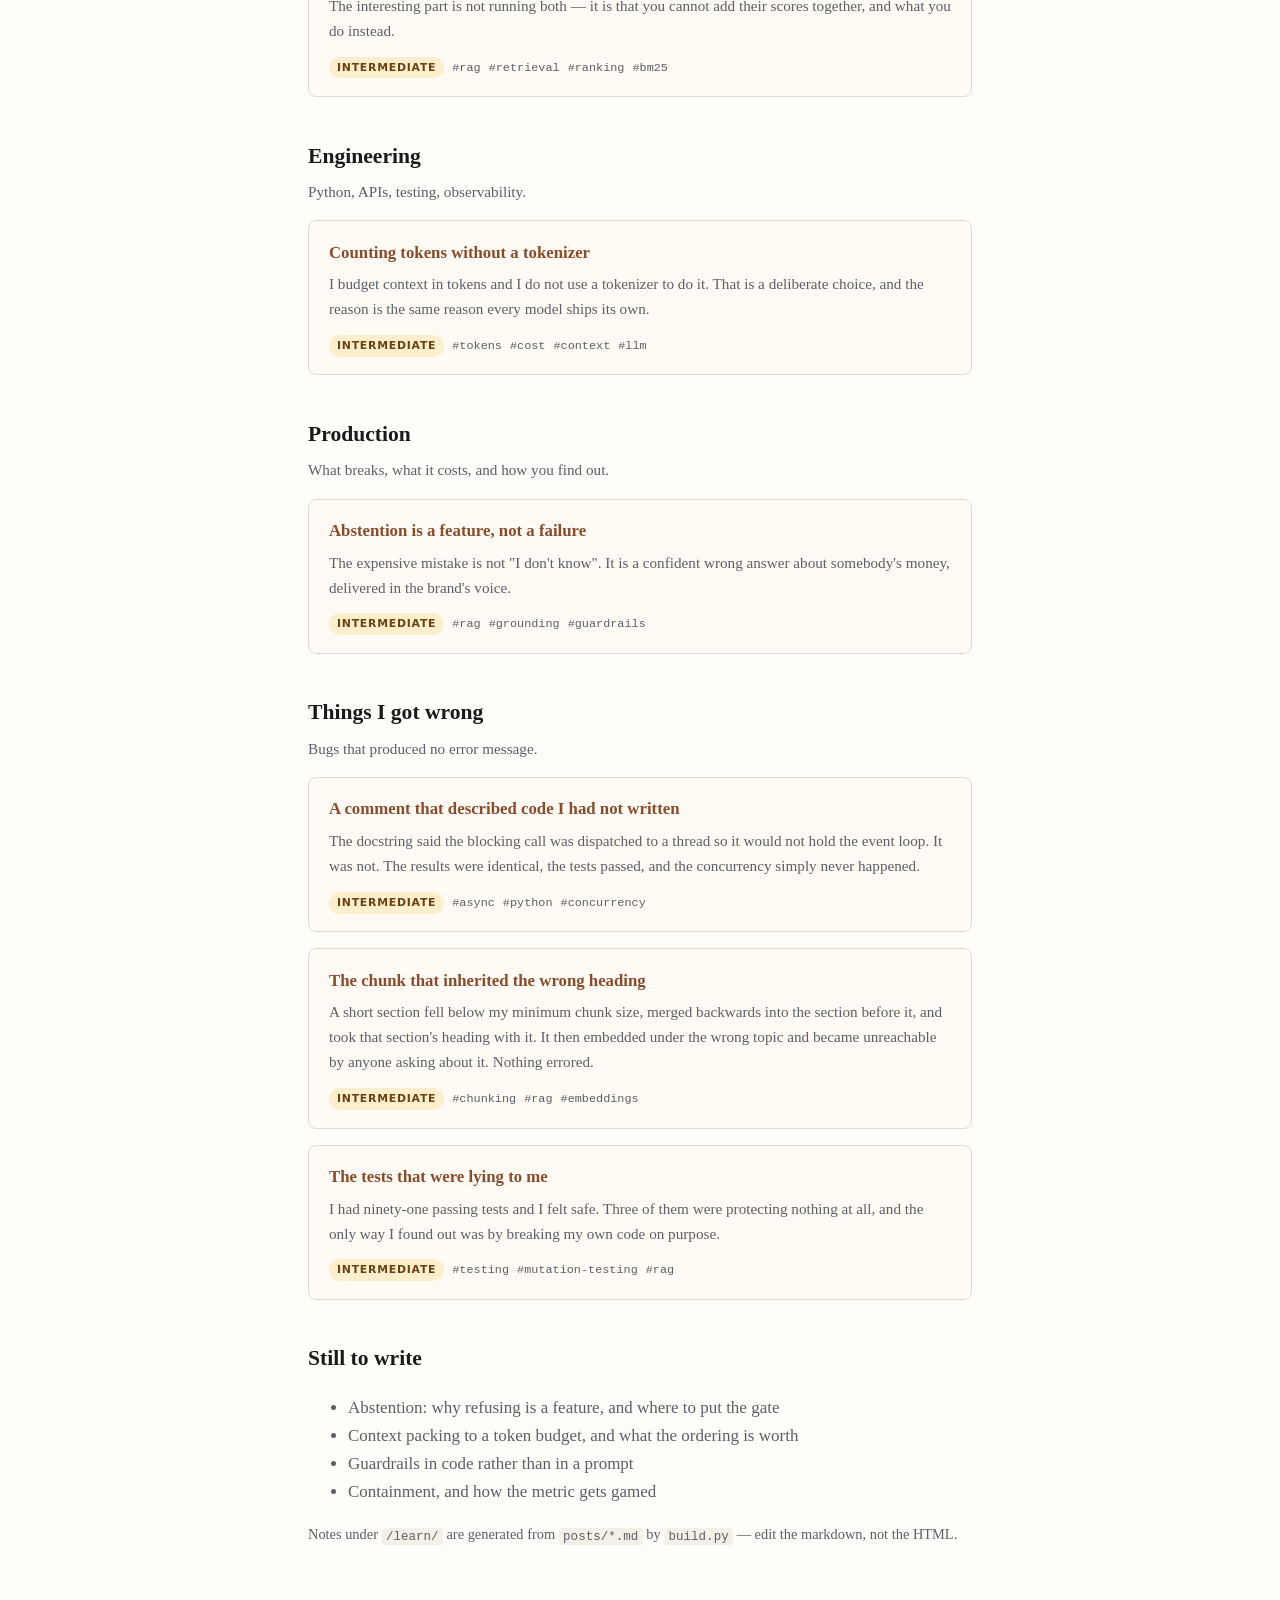
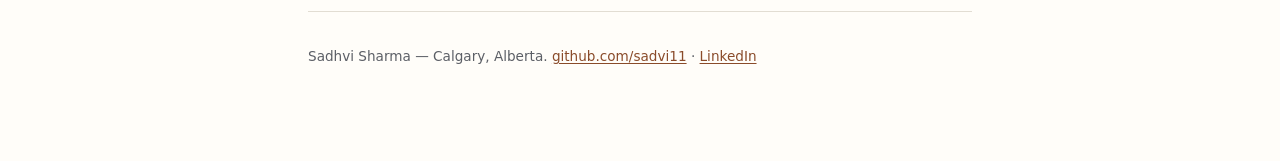
==== commit 004bae58: "notes: rebuild pages" ====
--- a/learn/index.html
+++ b/learn/index.html
@@ -74,6 +74,14 @@
     <p>A good embedding model cannot reliably find RTN-14. Keyword search cannot find a paraphrase. The interesting part is not running both — it is that you cannot add their scores together, and what you do instead.</p>
     <p class="cardmeta"><span class="lvl lvl-intermediate">intermediate</span><span class="tg">#rag</span><span class="tg">#retrieval</span><span class="tg">#ranking</span><span class="tg">#bm25</span></p>
   </a>
+  <h2>Engineering</h2>
+  <p class="topic-blurb">Python, APIs, testing, observability.</p>
+
+  <a class="card" href="counting-tokens-without-a-tokenizer.html">
+    <h3>Counting tokens without a tokenizer</h3>
+    <p>I budget context in tokens and I do not use a tokenizer to do it. That is a deliberate choice, and the reason is the same reason every model ships its own.</p>
+    <p class="cardmeta"><span class="lvl lvl-intermediate">intermediate</span><span class="tg">#tokens</span><span class="tg">#cost</span><span class="tg">#context</span><span class="tg">#llm</span></p>
+  </a>
   <h2>Production</h2>
   <p class="topic-blurb">What breaks, what it costs, and how you find out.</p>
 
